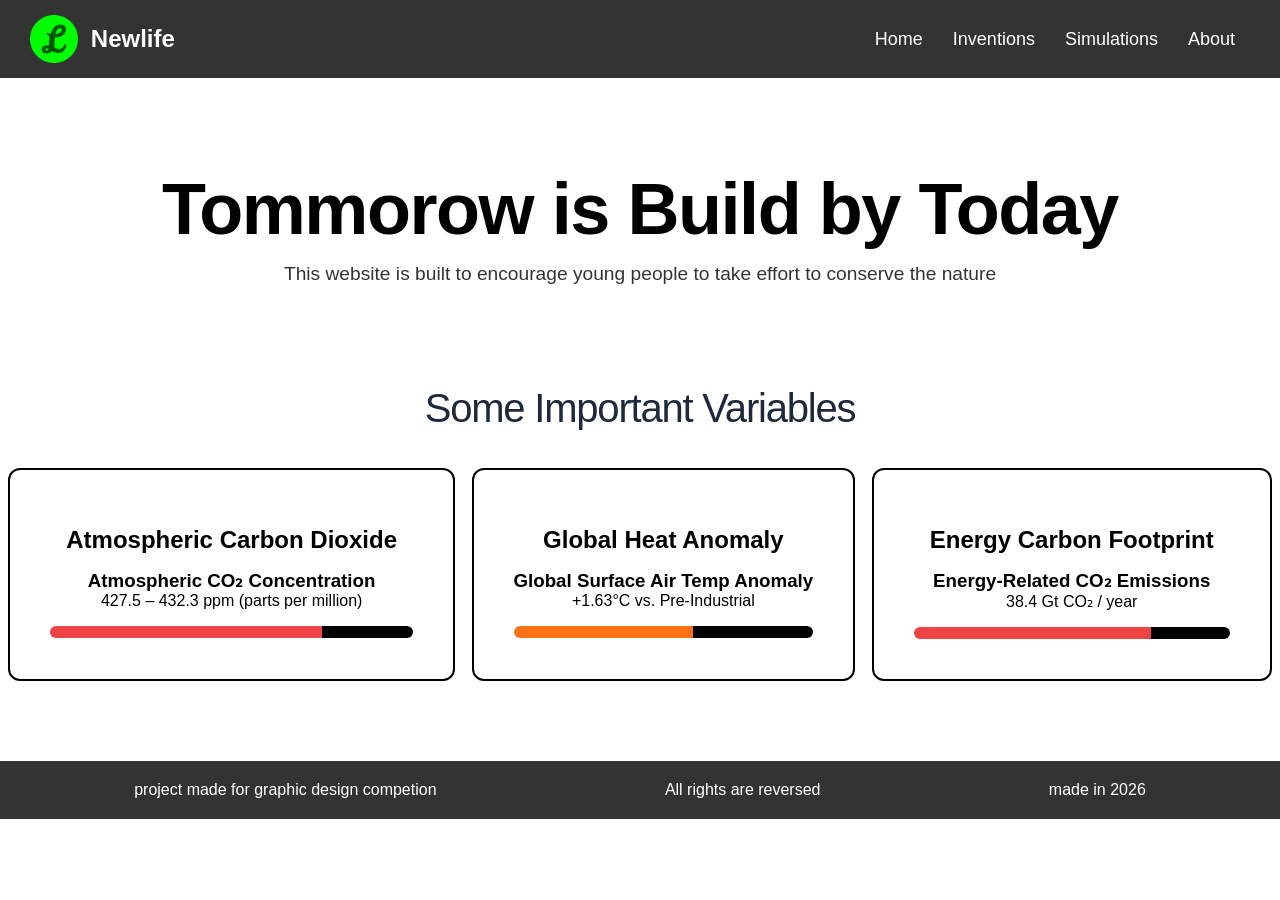
==== index.html @ b5f971e3 "Add files via upload" ====
<!DOCTYPE html>
<html lang="en">

<head>
    <meta charset="UTF-8">
    <meta name="viewport" content="width=device-width, initial-scale=1.0">
    <link rel="shortcut icon" href="favicon.ico" type="image/x-icon">
    <title>Newlife</title>
    <link rel="stylesheet" href="style.css">

</head>

<body>
    <header>
        <nav class="navbar">
            <div class="logo">
                <img src="favicon.ico" alt="logo">
                <a href="#">Newlife</a>
            </div>

            <ul class="nav-links">
                <li><a href="#">Home</a></li>
                <li><a href="inventions.html">Inventions</a></li>
                <li><a href="#">Simulations</a></li>
                <li><a href="About.html">About</a></li>
            </ul>
        </nav>
    </header>
    <main>
        <section class="introduction">
            <h1>Tommorow is Build by Today</h1>
            <p>This website is built to encourage young people to take effort to conserve the nature</p>
            <h2>Some Important Variables</h2>
        </section>
        <section class="monitors">
            <div class="display">
                <h2>Atmospheric Carbon Dioxide</h2>
                <h3>Atmospheric CO₂ Concentration</h3>
                <p>427.5 – 432.3 ppm (parts per million) </p>
                <div class="co2-severity-bar"></div>
            </div>
            <div class="display">
                <h2>Global Heat Anomaly</h2>
                <h3>Global Surface Air Temp Anomaly</h3>
                <p>+1.63°C vs. Pre-Industrial</p>
                <div class="heat-severity-bar"></div>
            </div>
            <div class="display">
                <h2>Energy Carbon Footprint</h2>
                <h3>Energy-Related CO₂ Emissions</h3>
                <p>38.4 Gt CO₂ / year</p>
                <div class="energy-severity-bar"></div>
            </div>
        </section>
    </main>
    <footer>
        <div class="footer">
            <p>project made for graphic design competion</p>
            <p>All rights are reversed</p>
            <p>made in 2026</p>
        </div>
    </footer>
</body>

</html>
---- style.css ----
/* Reset basic margins and paddings */
* {
    margin: 0;
    padding: 0;
    box-sizing: border-box;
    font-family: 'Arial', sans-serif;
}

header{
    position: sticky;
    top: 0;
}

/* Style the navigation container */
.navbar {
    display: flex;
    justify-content: space-between;
    align-items: center;
    background-color: #333; /* Dark background */
    padding: 15px 30px;
    position: sticky;
    top: 0;
    z-index: 1000;
}

/* Style the website logo */
.logo a {
    color: #ffffff;
    font-size: 24px;
    font-weight: bold;
    text-decoration: none;
}

/* Style the unordered list container */
.nav-links {
    display: flex;
    list-style: none; /* Remove bullet points */
}

/* Add spacing between the list items */
.nav-links li {
    padding: 0 15px;
}

/* Style individual navigation links */
.nav-links a {
    color: #ffffff;
    text-decoration: none; /* Remove underline */
    font-size: 18px;
    font-weight: 500;
    transition: color 0.3s ease; /* Smooth transition for hover effect */
}

/* Change link color when hovering over it */
.nav-links a:hover{
    color: #04AA6D; /* Clean green shade */
}

.logo{
    display: flex;
    justify-content: center;
    align-items: center;
}

.logo img{
    margin-right: 1vw;
}

/*body{
    background-color: grey;
}*/
.introduction{
  display: flex;
  flex-direction: column;   
  align-items: center;  
} 

.introduction h1{
    margin: 10vh 10vh 1vh 10vh;
    font-family: 'Inter', sans-serif;
    font-size: 4.5rem;
    font-weight: 700;
    letter-spacing: -0.02em; 
    text-wrap: balance; 
}

.introduction p{
  font-family: 'Roboto', sans-serif;
  font-size: 1.2rem;
  line-height: 1.6; /* Adds breathing room for paragraph text */
  color: #333333;
  margin-bottom: 10vh;
}


body {
  margin: 0;
  display: flex;
  flex-direction: column;
  min-height: 100vh;
}


.content {
  flex: 1 0 auto; 
}

footer {
  flex-shrink: 0; 
  background-color: #333;
  color: white;
  padding: 20px;
}


.footer{
    display: flex;
    justify-content: space-around;
    
}

.monitors{
    display: flex;
    justify-content: space-around;
    flex-wrap: wrap;
}

.monitors h2{
    margin: 1rem;
}

.display{
    display: flex;
    flex-direction: column;
    justify-content: center;
    align-items: center;
    border: 2px solid black;
    /*margin: 2rem;*/
    padding: 2.5rem;
    margin-bottom: 5rem;
    border-radius: 12px;
}

.co2-severity-bar {
  width: 100%;                  
  height: 12px;              
  border-radius: 6px;        
  
  background: linear-gradient(
    to right, 
    #ef4444 0%, 
    #ef4444 75%, 
    #000000 75%, 
    #000000 100%
  );
  
  margin-top: 1rem;            
}


.heat-severity-bar {
  width: 100%;
  height: 12px;
  border-radius: 6px;
  
  background: linear-gradient(
    to right, 
    #f97316 0%, 
    #f97316 60%, 
    #000000 60%, 
    #000000 100%
  );
  margin-top: 1rem;
}



.energy-severity-bar {
  width: 100%;                  
  height: 12px;                 
  border-radius: 6px;           
  
  
  background: linear-gradient(
    to right, 
    #ef4444 0%, 
    #ef4444 75%, 
    #000000 75%, 
    #000000 100%
  );
  
  margin-top: 1rem;            
}

.introduction h2{
  font-family: 'Inter', -apple-system, BlinkMacSystemFont, sans-serif;
  font-size: 2.5rem;          
  font-weight: 300;       
  line-height: 1.4;        
  letter-spacing: -0.03em;  
  color: #1e293b;         
  max-width: 800px;        
  margin-bottom: 2rem;
}

.invention{
  display: flex;
  flex-direction: column;   
  align-items: center;
  justify-content: center;
}

.invention h1{
    margin: 10vh 10vh 1vh 10vh;
    font-family: 'Inter', sans-serif;
    font-size: 4.5rem;
    font-weight: 700;
    letter-spacing: -0.02em; 
    text-wrap: balance; 
}

.invention p{
  font-family: 'Roboto', sans-serif;
  font-size: 1.2rem;
  line-height: 1.6; /* Adds breathing room for paragraph text */
  color: #333333;
  margin-bottom: 10vh;
  text-align: center;
  width:50rem;
}

.projects{
    display: flex;
    justify-content: space-around;
    flex-wrap: wrap;
}


.project {
    display: flex;
    flex-direction: column; 
    align-items: flex-start;
    margin:  3rem 3rem 1rem 3rem; 
    border-radius: 12px;
    border: 2px solid black;   
    padding: 1rem; 
}


.project h2 {
    margin: 0 0 1.5rem 0;   
    font-size: 1.75rem;
}


.content-row {
    display: flex;
    flex-direction: row;     
    align-items: center;    
    gap: 2rem;               
}


.content-row img {
    max-width: 350px;        
    height: auto;
    border-radius: 8px;     
}

.info p {
    margin: 0;
    line-height: 1.6;
    font-size: 1.5rem;
}

.thankyou{
    display: flex;
    justify-content: space-around;

}

.part{
    height: 10rem;
    width: 20rem;
    margin: 3rem;
    padding: 2rem;
    border: 2px solid black;
}

.goal{
    height: 40vh;
}

.part h2{
    font-size: large;
    margin-bottom: 1rem;
}

.thankyou{
    display: flex;
    flex-wrap: wrap;
    /*flex-direction: column ;
    align-items: center;*/
}

.thanks{
    display: flex;
    flex-direction: column ;
    align-items: center;
}

.thanks h2{
    margin: 2rem 5rem 4rem 2rem;
    font-size: 56px;
}

.project{
    font-size: large;
}
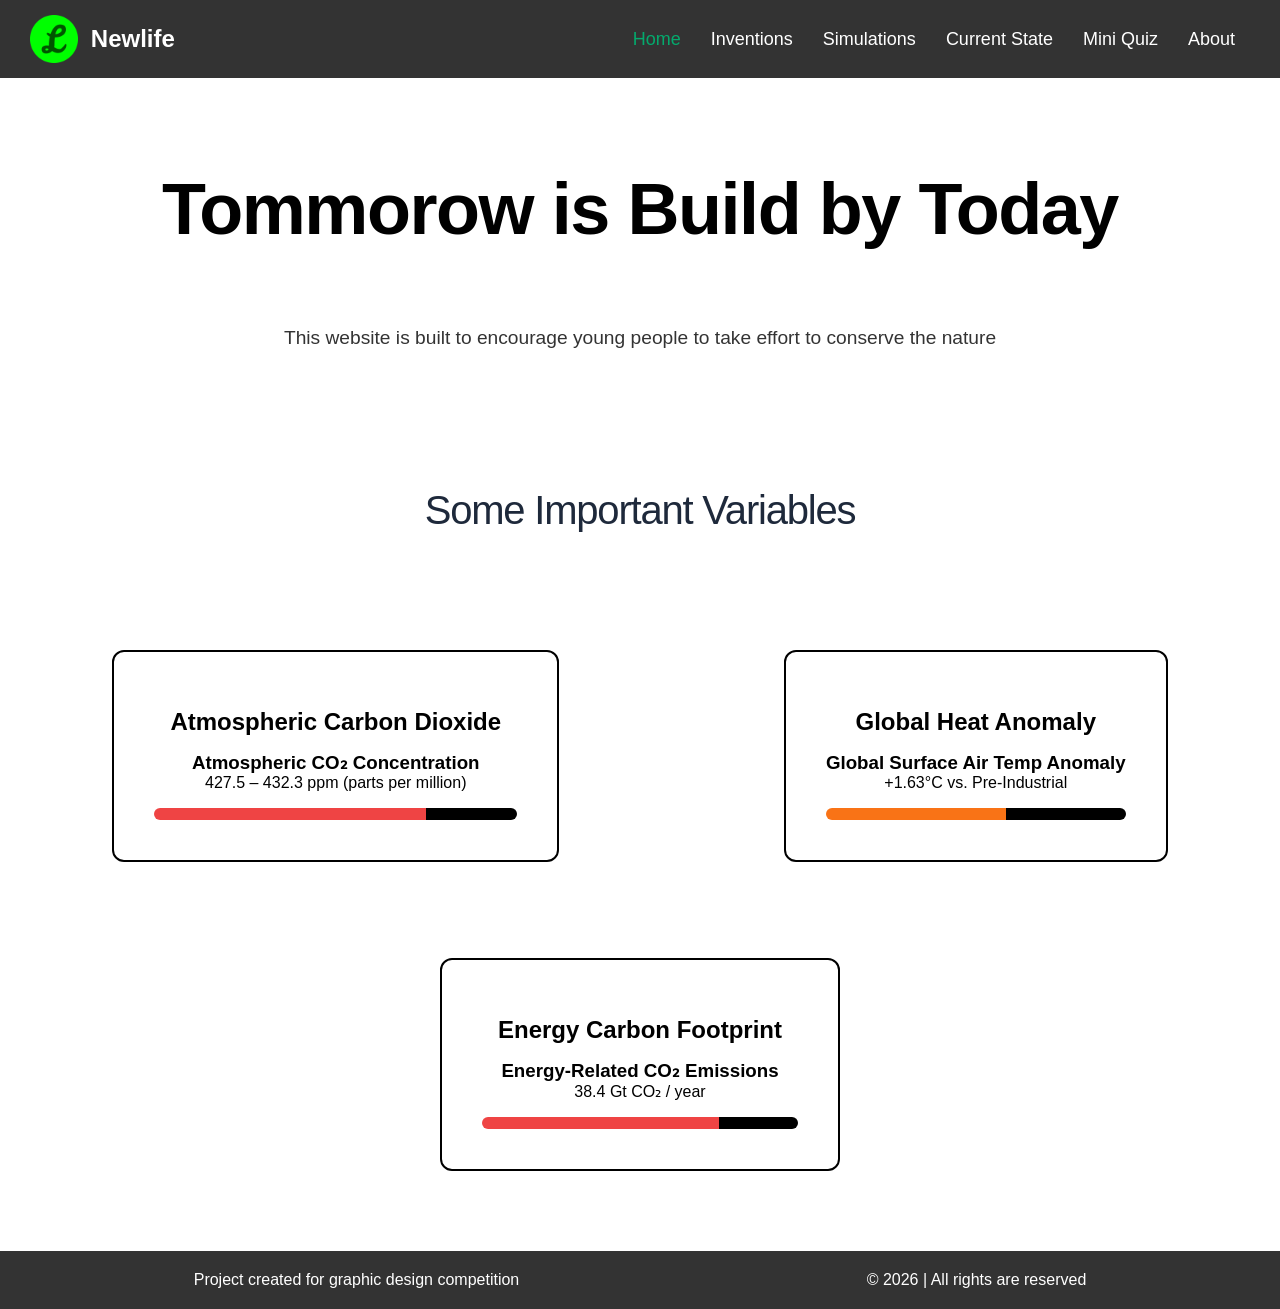
==== commit 0414bcc6: "Add files via upload" ====
--- a/index.html
+++ b/index.html
@@ -19,9 +19,11 @@
             </div>
 
             <ul class="nav-links">
-                <li><a href="#">Home</a></li>
+                <li><a href="#" class="active">Home</a></li>
                 <li><a href="inventions.html">Inventions</a></li>
-                <li><a href="#">Simulations</a></li>
+                <li><a href="simulations.html">Simulations</a></li>
+                <li><a href="current.html">Current State</a></li>
+                <li><a href="miniquiz.html">Mini Quiz</a></li>
                 <li><a href="About.html">About</a></li>
             </ul>
         </nav>
@@ -29,8 +31,8 @@
     <main>
         <section class="introduction">
             <h1>Tommorow is Build by Today</h1>
-            <p>This website is built to encourage young people to take effort to conserve the nature</p>
-            <h2>Some Important Variables</h2>
+            <p style="padding: 5%;  margin: 0;">This website is built to encourage young people to take effort to conserve the nature</p>
+            <h2  style="padding: 5%;">Some Important Variables</h2>
         </section>
         <section class="monitors">
             <div class="display">
@@ -55,9 +57,8 @@
     </main>
     <footer>
         <div class="footer">
-            <p>project made for graphic design competion</p>
-            <p>All rights are reversed</p>
-            <p>made in 2026</p>
+            <p>Project created for graphic design competition</p>
+            <p>© 2026 | All rights are reserved</p>
         </div>
     </footer>
 </body>
--- a/style.css
+++ b/style.css
@@ -9,6 +9,7 @@
 header{
     position: sticky;
     top: 0;
+    z-index: 1000;
 }
 
 /* Style the navigation container */
@@ -31,6 +32,10 @@
     text-decoration: none;
 }
 
+main{
+  flex: 1;
+}
+
 /* Style the unordered list container */
 .nav-links {
     display: flex;
@@ -55,6 +60,9 @@
 .nav-links a:hover{
     color: #04AA6D; /* Clean green shade */
 }
+.nav-links .active{
+    color: #04AA6D; /* Clean green shade */
+}
 
 .logo{
     display: flex;
@@ -82,6 +90,7 @@
     font-weight: 700;
     letter-spacing: -0.02em; 
     text-wrap: balance; 
+    text-align: center;
 }
 
 .introduction p{
@@ -137,8 +146,15 @@
     border: 2px solid black;
     /*margin: 2rem;*/
     padding: 2.5rem;
+    margin: 1rem;
     margin-bottom: 5rem;
     border-radius: 12px;
+    transition: all 300ms cubic-bezier(0.4, 0, 0.2, 1);
+}
+
+.display:hover , .project:hover , .resource-card:hover , .question-card:hover{
+    border-color: #495050;
+    box-shadow: 0 0 15px rgba(58, 61, 61, 0.3);
 }
 
 .co2-severity-bar {
@@ -217,6 +233,7 @@
     font-weight: 700;
     letter-spacing: -0.02em; 
     text-wrap: balance; 
+    text-align: center;
 }
 
 .invention p{
@@ -244,8 +261,8 @@
     border-radius: 12px;
     border: 2px solid black;   
     padding: 1rem; 
-}
-
+    transition: all 300ms cubic-bezier(0.4, 0, 0.2, 1);
+}
 
 .project h2 {
     margin: 0 0 1.5rem 0;   
@@ -280,7 +297,6 @@
 }
 
 .part{
-    height: 10rem;
     width: 20rem;
     margin: 3rem;
     padding: 2rem;
@@ -307,13 +323,534 @@
     display: flex;
     flex-direction: column ;
     align-items: center;
+    justify-content: center;
 }
 
 .thanks h2{
     margin: 2rem 5rem 4rem 2rem;
-    font-size: 56px;
+    font-size: 4.5vw;
 }
 
 .project{
     font-size: large;
-}+}
+
+
+
+
+
+/*my styles-- irwin    */
+.smooth {
+  transition: all 300ms cubic-bezier(0.4, 0, 0.2, 1);
+}
+
+.green{
+  color:green;
+  font-size: 0.75rem; 
+  line-height: 1.625; 
+  margin: 0;
+}
+.orange{
+  color:orange;
+  font-size: 0.75rem; 
+  line-height: 1.625; 
+  margin: 0;
+}
+.red{
+  color:red;
+  font-size: 0.75rem; 
+  line-height: 1.625; 
+  margin: 0;
+}
+/* --- Layout Defaults & Helpers --- */
+.container  {
+    border: 2px solid rgba(41, 44, 45, 0.716);
+}
+.container:hover {
+    border-color: #495050;
+    box-shadow: 0 0 15px rgba(58, 61, 61, 0.3);
+}
+.font-mono {
+  font-family: ui-monospace, SFMono-Regular, Menlo, Monaco, Consolas, monospace;
+}
+
+/* --- Section Structure --- */
+.dashboard-section {
+  display: flex;
+  flex-direction: column;
+  gap: 2rem; /* space-y-8 */
+}
+
+/* --- Header Section --- */
+.dashboard-header {
+  text-align: center;
+  max-w: 48rem; /* max-w-3xl */
+  margin-left: auto;
+  margin-right: auto;
+  display: flex;
+  flex-direction: column;
+  gap: 0.5rem; /* space-y-2 */
+}
+
+.badge-title {
+  font-size: 2rem; 
+  text-transform: uppercase;
+  letter-spacing: 0.1em; /* tracking-widest */
+  color: #10b981;
+  font-weight: 600;
+  margin-bottom: 0.5rem;
+}
+
+.simulator-title {
+  font-size: 1.875rem; /* text-3xl */
+  font-weight: 700;
+  color: #000000;
+}
+
+.simulation-desc {
+  width: 100%;
+  box-sizing: border-box;
+}
+
+
+.simulator-grid {
+  display: flex;
+  flex-direction: column;
+  gap: 2rem;
+}
+
+
+@media (min-width: 750px) {
+  .simulator-grid {
+    flex-direction: row;     
+    align-items: flex-start; 
+  }
+
+  
+  .left-panel {
+    margin-left: 2vw;
+    flex-grow: 0;
+    flex-shrink: 0;
+    flex-basis: calc((5 / 12 * 100%) - 1rem); 
+  }
+
+  
+  .right-panel {
+    margin-right: 2vw;
+    flex-grow: 0;
+    flex-basis: calc((7 / 12 * 100%) - 1rem); 
+  }
+}
+
+/* --- Shared Panel Styling --- */
+.glass-panel {
+  padding: 1.5rem; /* p-6 */
+  border-radius: 1.5rem; /* rounded-3xl */
+  display: flex;
+  flex-direction: column;
+  gap: 1.5rem; /* space-y-6 */
+}
+
+/* --- Left Column Elements --- */
+.panel-header {
+  display: flex;
+  justify-content: space-between;
+  align-items: center;
+}
+
+.panel-title {
+  font-size: 1.25rem; /* text-lg */
+  font-weight: 700;
+  color: #000000;
+  margin: 0;
+}
+
+.metric-display {
+  font-size: 1.5rem; /* text-2xl */
+  font-weight: 900; /* font-black */
+  margin-left: 1rem;
+}
+
+/* Range Input Formatting */
+.slider-container {
+  display: flex;
+  flex-direction: column;
+}
+
+.range-slider {
+  width: 100%;
+  height: 0.75rem; /* h-3 */
+  background-color: #1f2937;
+  border-radius: 0.5rem;
+  appearance: none;
+  cursor: pointer;
+  accent-color: #f97316;
+}
+
+.slider-labels {
+  display: flex;
+  justify-content: space-between;
+  font-size: 0.75rem; 
+  color: #6b7280;
+  margin-top: 0.5rem; /* mt-2 */
+}
+
+/* Assessment Card */
+.status-card {
+  padding: 1rem; /* p-4 */
+  border-radius: 0.75rem; /* rounded-xl */
+  background-color: rgba(17, 24, 39, 0.8); /* bg-gray-900/80 */
+  border: 1px solid #1f2937;
+  display: flex;
+  flex-direction: column;
+  gap: 0.5rem; /* space-y-2 */
+}
+
+.status-header {
+  display: flex;
+  align-items: center;
+  font-size: 0.75rem; 
+  font-weight: 600;
+  color: #d1d5db;
+}
+
+.status-desc {
+  font-size: 0.75rem; 
+  color: #9ca3af;
+  line-height: 1.625; 
+  margin: 0;
+}
+
+/* Data View Toggles */
+.toggle-section {
+  display: flex;
+  flex-direction: column;
+  gap: 0.5rem; /* space-y-2 */
+  padding-top: 0.5rem; /* pt-2 */
+}
+
+.toggle-label {
+  font-size: 0.80rem; 
+  text-transform: uppercase;
+  letter-spacing: 0.05em; /* tracking-wider */
+  color: #686d75;
+  font-weight: 600;
+  display: block;
+}
+
+.toggle-grid {
+  display: grid;
+  grid-template-cols: repeat(3, minmax(0, 1fr)); /* grid-cols-3 */
+  gap: 0.5rem; /* gap-2 */
+}
+
+.view-toggle-btn {
+  padding-top: 0.5rem;
+  padding-bottom: 0.5rem;
+  padding-left: 0.75rem;
+  padding-right: 0.75rem; /* py-2 px-3 */
+  border-radius: 0.5rem; /* rounded-lg */
+  font-size: 0.75rem; 
+  font-weight: 500; /* font-medium */
+  border: none;
+  cursor: pointer;
+  transition: background-color 0.2s, color 0.2s;
+}
+
+.btn-active {
+  background-color: #06b6d4;
+  color: #000000;
+  font-weight: 600;
+}
+
+.btn-inactive {
+  background-color: #1f2937;
+  color: #9ca3af;
+}
+
+.btn-inactive:hover {
+  color: #ffffff;
+}
+
+/* --- Right Column Elements --- */
+.display-title {
+  font-size: 1.25rem; /* text-xl */
+  font-weight: 700;
+  color: #000000;
+  border-bottom: 1px solid #1f2937;
+  padding-bottom: 0.75rem; /* pb-3 */
+  margin: 0;
+}
+
+.metrics-container {
+  display: flex;
+  flex-direction: column;
+  gap: 1rem; /* space-y-4 */
+}
+
+.metric-info {
+  display: flex;
+  justify-content: space-between;
+  font-size: 0.75rem; 
+  font-weight: 500; /* font-medium */
+  margin-bottom: 0.25rem; /* mb-1 */
+}
+
+.metric-label {
+  color: #7c7e81;
+}
+
+.metric-val {
+  font-weight: 700;
+}
+
+/* Progress Bars */
+.progress-track {
+  width: 100%;
+  height: 0.75rem; /* h-3 */
+  background-color: #1f2937;
+  border-radius: 9999px; /* rounded-full */
+  overflow: hidden;
+}
+
+.progress-bar {
+  height: 100%; /* h-full */
+  transition: all 0.3rem ease; /* transition-all duration-300 */
+}
+
+/* Insight Card Output */
+.insight-card {
+  padding: 1rem; /* p-4 */
+  border-radius: 0.75rem; /* rounded-xl */
+  background-color: #111827;
+  border: 1px solid #1f2937;
+  font-size: 0.875rem; /* text-sm */
+  color: #d1d5db;
+  line-height: 1.625; 
+}
+
+/* --- Utility Contextual Color Clashes --- */
+.text-cyan { color: #06b6d4; }
+.text-orange { color: #f97316; }
+.text-green { color: #10b981; }
+
+.bg-cyan { background-color: #06b6d4; }
+.bg-orange { background-color: #f97316; }
+.bg-green { background-color: #10b981; }
+
+.icon-cyan { color: #06b6d4; margin-right: 0.5rem; }
+.icon-orange { color: #f97316; margin-right: 0.5rem; }
+
+.introcurrent{ 
+  display: flex; 
+  flex-direction: column; 
+  align-items: center; 
+  justify-content: center;}
+
+.introcurrent h1{ 
+  margin: 10vh 10vh 1vh 10vh; 
+  font-family: 'Inter', sans-serif; font-size: 4.5rem; font-weight: 700; letter-spacing: -0.02em;
+  text-wrap: balance; 
+  text-align: center;}
+
+.introcurrent p{ font-family: 'Roboto', sans-serif;
+font-size: 1.2rem;
+line-height: 1.6; 
+color: #333333; 
+margin-bottom: 10vh; 
+text-align: center; 
+width:50rem;}
+
+
+.current-resources {
+  display: grid;
+  grid-template-columns: repeat(auto-fit, minmax(300px, 1fr));
+  gap: 2rem;
+  max-width: 1200px;
+  margin: 0 auto;
+  padding: 0 2rem;
+}
+
+.resource-card {
+  display: flex;
+  flex-direction: column;
+  align-items: flex-start;
+  border-radius: 12px;
+  border: 2px solid #000000;
+  padding: 1.5rem;
+  background-color: #ffffff; 
+  box-shadow: 0 4px 6px -1px rgba(0, 0, 0, 0.05), 0 2px 4px -1px rgba(0, 0, 0, 0.06); 
+  transition: all 300ms cubic-bezier(0.4, 0, 0.2, 1);
+  margin-bottom: 5vh;
+}
+
+/*.resource-card:hover {
+  transform: translateY(-4px);
+  box-shadow: 0 10px 15px -3px rgba(0, 0, 0, 0.1);
+  border-color: #cbd5e1;
+}*/
+
+/* Interactive quiz */
+
+.introquiz {
+  display: flex;
+  flex-direction: column;
+  align-items: center;
+  justify-content: center;
+}
+
+.introquiz h1 {
+  margin: 10vh 10vh 1vh 10vh;
+  font-family: 'Inter', sans-serif;
+  font-size: 4.5rem;
+  font-weight: 700;
+  letter-spacing: -0.02em;
+  text-wrap: balance;
+  text-align: center;
+}
+
+.introquiz p {
+  font-family: 'Roboto', sans-serif;
+  font-size: 1.2rem;
+  line-height: 1.6;
+  color: #333333;
+  margin-bottom: 10vh;
+  text-align: center;
+  width: 50rem;
+  max-width: 90%; 
+}
+
+
+.quizquestions {
+  display: grid;
+  grid-template-columns: repeat(auto-fit, minmax(350px, 1fr));
+  gap: 2.5rem;
+  max-width: 1300px;
+  margin: 0 auto 8vh auto;
+  padding: 0 2rem;
+}
+
+
+.question-card {
+  display: flex;
+  flex-direction: column;
+  align-items: flex-start;
+  border-radius: 12px;
+  border: 2px solid black;
+  padding: 2rem;
+  background-color: #ffffff;
+  transition: all 300ms cubic-bezier(0.4, 0, 0.2, 1);
+}
+
+
+.question-card h2 {
+  margin: 0 0 1.5rem 0;
+  font-size: 1.75rem;
+  font-family: 'Inter', sans-serif;
+}
+
+.question-card p {
+  font-family: 'Roboto', sans-serif;
+  font-size: 1.1rem;
+  line-height: 1.5;
+  color: #111111;
+  margin-bottom: 1rem;
+}
+
+.question-card ul {
+  width: 100%;
+}
+
+.question-card li {
+  padding: 0.75rem;
+  border-radius: 8px;
+  border: 1px solid transparent;
+  transition: all 0.2s ease;
+  display: flex;
+  align-items: flex-start;
+  gap: 0.75rem;
+}
+
+.question-card li:hover {
+  background-color: #f8fafc;
+}
+
+.question-card label {
+  cursor: pointer;
+  font-family: 'Roboto', sans-serif;
+  font-size: 1rem;
+  line-height: 1.4;
+  color: #333333;
+  width: 100%;
+}
+
+.question-card input[type="radio"] {
+  margin-top: 0.25rem;
+  cursor: pointer;
+  transform: scale(1.1);
+}
+
+.question-card li:has(input[data-correct="false"]:checked) {
+  background-color: #fee2e2; /* Light red */
+  border-color: #fca5a5;
+}
+
+.question-card li:has(input[data-correct="true"]:checked) {
+  background-color: #dcfce7; 
+  border-color: #86efac;
+}
+
+.question-card input[data-correct="false"]:checked + label::after {
+  content: " ❌ Incorrect";
+  font-weight: 700;
+  color: #b91c1c;
+  margin-left: 0.5rem;
+  font-size: 0.9rem;
+}
+
+.question-card input[data-correct="true"]:checked + label::after {
+  content: "  Correct!";
+  font-weight: 700;
+  color: #15803d;
+  margin-left: 0.5rem;
+  font-size: 0.9rem;
+}
+
+@media (max-width: 900px) {
+    .navbar {
+        /* Increase horizontal padding to 30px so the logo isn't cut off */
+        padding: 15px 30px; 
+        /* Ensures the logo pushes to the far left and links to the far right */
+        justify-content: space-between; 
+    }
+
+    .logo {
+        display: flex;
+        align-items: center;
+        gap: 8px; /* Adds clean spacing between your green icon and the text "Newlife" */
+    }
+
+    .logo a {
+        font-size: 20px;
+    }
+
+    /* Target the green icon to keep it scaled down and fully visible */
+    .logo img, .logo svg, .logo .icon-class { 
+        height: 28px;
+        width: auto;
+    }
+
+    .nav-links {
+        gap: 5px; /* Uses modern CSS gap instead of heavy padding */
+    }
+
+    .nav-links li {
+        padding: 0 5px; /* Keeps items compact but distinct */
+    }
+
+    .nav-links a {
+        font-size: 14px; /* Crisp, clean, legible size for small screens */
+    }
+}
+
+
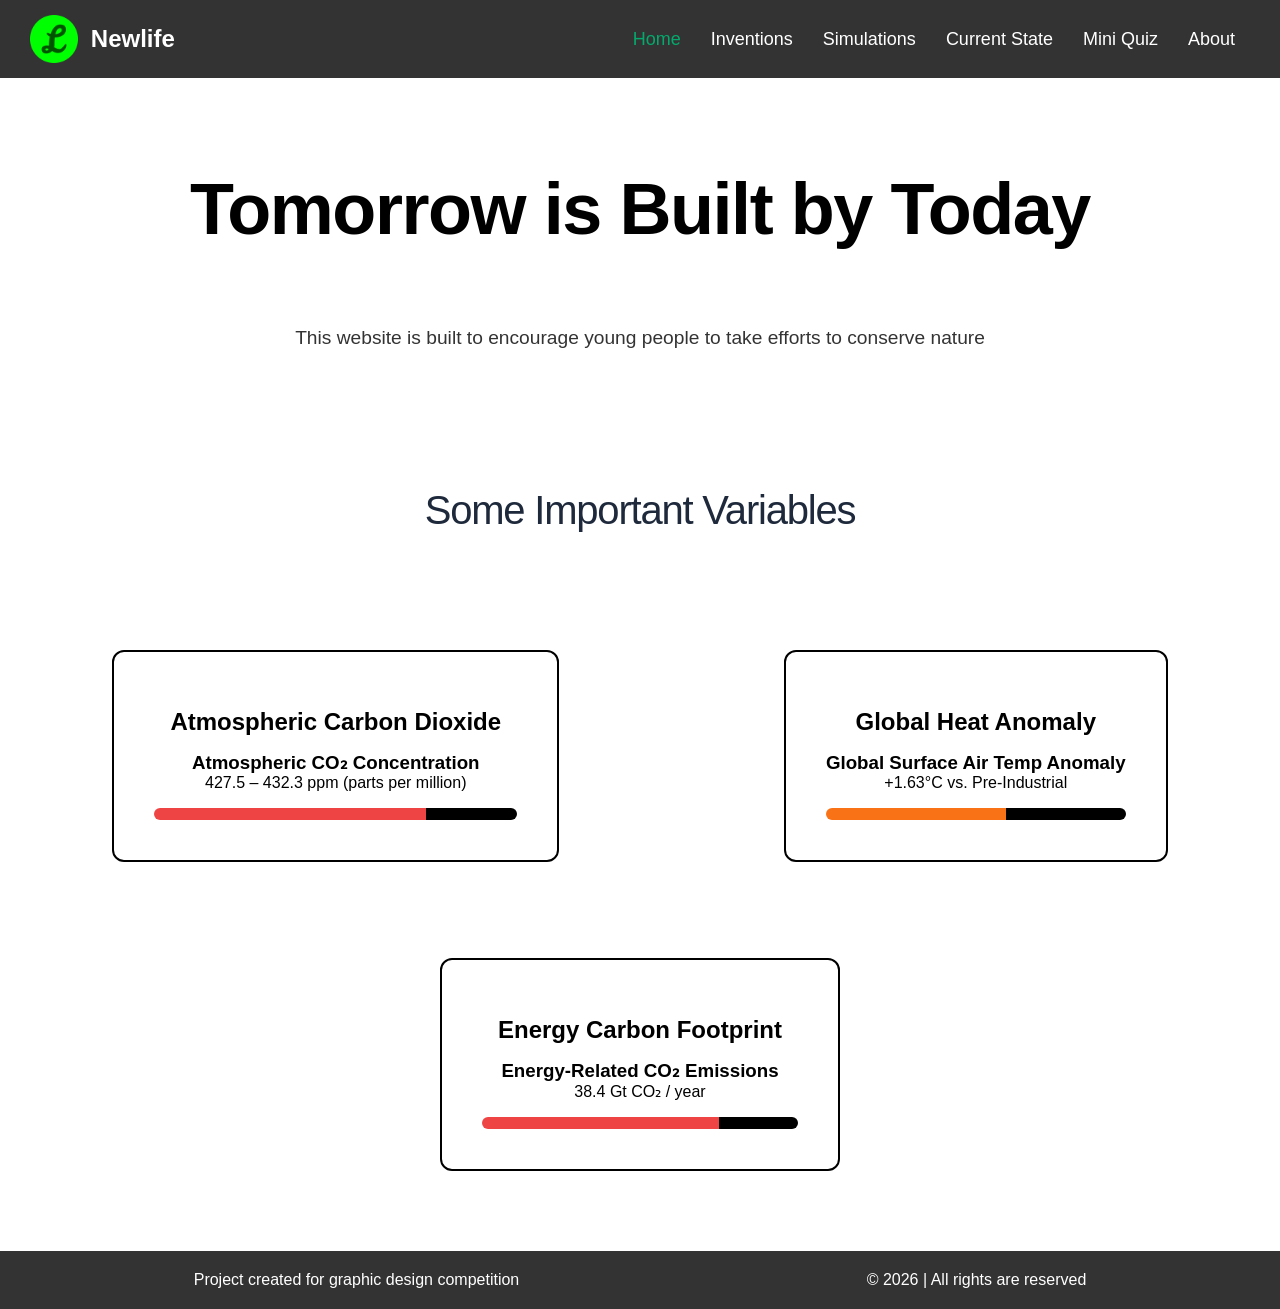
==== commit c301e5d2: "Add files via upload" ====
--- a/index.html
+++ b/index.html
@@ -30,8 +30,8 @@
     </header>
     <main>
         <section class="introduction">
-            <h1>Tommorow is Build by Today</h1>
-            <p style="padding: 5%;  margin: 0;">This website is built to encourage young people to take effort to conserve the nature</p>
+            <h1>Tomorrow is Built by Today</h1>
+            <p style="padding: 5%;  margin: 0;">This website is built to encourage young people to take efforts to conserve nature</p>
             <h2  style="padding: 5%;">Some Important Variables</h2>
         </section>
         <section class="monitors">
--- a/style.css
+++ b/style.css
@@ -1,104 +1,114 @@
 /* Reset basic margins and paddings */
 * {
-    margin: 0;
-    padding: 0;
-    box-sizing: border-box;
-    font-family: 'Arial', sans-serif;
-}
-
-header{
-    position: sticky;
-    top: 0;
-    z-index: 1000;
+  margin: 0;
+  padding: 0;
+  box-sizing: border-box;
+  font-family: 'Arial', sans-serif;
+}
+
+header {
+  position: sticky;
+  top: 0;
+  z-index: 1000;
 }
 
 /* Style the navigation container */
 .navbar {
-    display: flex;
-    justify-content: space-between;
-    align-items: center;
-    background-color: #333; /* Dark background */
-    padding: 15px 30px;
-    position: sticky;
-    top: 0;
-    z-index: 1000;
+  display: flex;
+  justify-content: space-between;
+  align-items: center;
+  background-color: #333;
+  /* Dark background */
+  padding: 15px 30px;
+  position: sticky;
+  top: 0;
+  z-index: 1000;
 }
 
 /* Style the website logo */
 .logo a {
-    color: #ffffff;
-    font-size: 24px;
-    font-weight: bold;
-    text-decoration: none;
-}
-
-main{
+  color: #ffffff;
+  font-size: 24px;
+  font-weight: bold;
+  text-decoration: none;
+}
+
+main {
   flex: 1;
 }
 
 /* Style the unordered list container */
 .nav-links {
-    display: flex;
-    list-style: none; /* Remove bullet points */
+  display: flex;
+  list-style: none;
+  /* Remove bullet points */
 }
 
 /* Add spacing between the list items */
 .nav-links li {
-    padding: 0 15px;
+  padding: 0 15px;
 }
 
 /* Style individual navigation links */
 .nav-links a {
-    color: #ffffff;
-    text-decoration: none; /* Remove underline */
-    font-size: 18px;
-    font-weight: 500;
-    transition: color 0.3s ease; /* Smooth transition for hover effect */
+  color: #ffffff;
+  text-decoration: none;
+  /* Remove underline */
+  font-size: 18px;
+  font-weight: 500;
+  transition: color 0.3s ease;
+  /* Smooth transition for hover effect */
 }
 
 /* Change link color when hovering over it */
-.nav-links a:hover{
-    color: #04AA6D; /* Clean green shade */
-}
-.nav-links .active{
-    color: #04AA6D; /* Clean green shade */
-}
-
-.logo{
-    display: flex;
-    justify-content: center;
-    align-items: center;
-}
-
-.logo img{
-    margin-right: 1vw;
+.nav-links a:hover {
+  color: #04AA6D;
+  /* Clean green shade */
+}
+
+.nav-links .active {
+  color: #04AA6D;
+  /* Clean green shade */
+}
+
+.logo {
+  display: flex;
+  justify-content: center;
+  align-items: center;
+}
+
+.logo img {
+  margin-right: 1vw;
 }
 
 /*body{
     background-color: grey;
 }*/
-.introduction{
-  display: flex;
-  flex-direction: column;   
-  align-items: center;  
-} 
-
-.introduction h1{
-    margin: 10vh 10vh 1vh 10vh;
-    font-family: 'Inter', sans-serif;
-    font-size: 4.5rem;
-    font-weight: 700;
-    letter-spacing: -0.02em; 
-    text-wrap: balance; 
-    text-align: center;
-}
-
-.introduction p{
+.introduction {
+  display: flex;
+  flex-direction: column;
+  align-items: center;
+}
+
+.introduction h1 {
+  margin: 10vh 10vh 1vh 10vh;
+  font-family: 'Inter', sans-serif;
+  font-size: 4.5rem;
+  font-weight: 700;
+  letter-spacing: -0.02em;
+  text-wrap: balance;
+  text-align: center;
+}
+
+.introduction p {
   font-family: 'Roboto', sans-serif;
   font-size: 1.2rem;
-  line-height: 1.6; /* Adds breathing room for paragraph text */
+  line-height: 1.6;
+  /* Adds breathing room for paragraph text */
   color: #333333;
   margin-bottom: 10vh;
+  text-wrap: center;
+  text-align: center;
 }
 
 
@@ -111,66 +121,67 @@
 
 
 .content {
-  flex: 1 0 auto; 
+  flex: 1 0 auto;
 }
 
 footer {
-  flex-shrink: 0; 
+  flex-shrink: 0;
   background-color: #333;
   color: white;
   padding: 20px;
 }
 
 
-.footer{
-    display: flex;
-    justify-content: space-around;
-    
-}
-
-.monitors{
-    display: flex;
-    justify-content: space-around;
-    flex-wrap: wrap;
-}
-
-.monitors h2{
-    margin: 1rem;
-}
-
-.display{
-    display: flex;
-    flex-direction: column;
-    justify-content: center;
-    align-items: center;
-    border: 2px solid black;
-    /*margin: 2rem;*/
-    padding: 2.5rem;
-    margin: 1rem;
-    margin-bottom: 5rem;
-    border-radius: 12px;
-    transition: all 300ms cubic-bezier(0.4, 0, 0.2, 1);
-}
-
-.display:hover , .project:hover , .resource-card:hover , .question-card:hover{
-    border-color: #495050;
-    box-shadow: 0 0 15px rgba(58, 61, 61, 0.3);
+.footer {
+  display: flex;
+  justify-content: space-around;
+
+}
+
+.monitors {
+  display: flex;
+  justify-content: space-around;
+  flex-wrap: wrap;
+}
+
+.monitors h2 {
+  margin: 1rem;
+}
+
+.display {
+  display: flex;
+  flex-direction: column;
+  justify-content: center;
+  align-items: center;
+  border: 2px solid black;
+  /*margin: 2rem;*/
+  padding: 2.5rem;
+  margin: 1rem;
+  margin-bottom: 5rem;
+  border-radius: 12px;
+  transition: all 300ms cubic-bezier(0.4, 0, 0.2, 1);
+}
+
+.display:hover,
+.project:hover,
+.resource-card:hover,
+.question-card:hover {
+  border-color: #495050;
+  box-shadow: 0 0 15px rgba(58, 61, 61, 0.3);
 }
 
 .co2-severity-bar {
-  width: 100%;                  
-  height: 12px;              
-  border-radius: 6px;        
-  
-  background: linear-gradient(
-    to right, 
-    #ef4444 0%, 
-    #ef4444 75%, 
-    #000000 75%, 
-    #000000 100%
-  );
-  
-  margin-top: 1rem;            
+  width: 100%;
+  height: 12px;
+  border-radius: 6px;
+
+  background: linear-gradient(to right,
+      #ef4444 0%,
+      #ef4444 75%,
+      #000000 75%,
+      #000000 100%);
+
+  margin-top: 1rem;
 }
 
 
@@ -178,161 +189,158 @@
   width: 100%;
   height: 12px;
   border-radius: 6px;
-  
-  background: linear-gradient(
-    to right, 
-    #f97316 0%, 
-    #f97316 60%, 
-    #000000 60%, 
-    #000000 100%
-  );
+
+  background: linear-gradient(to right,
+      #f97316 0%,
+      #f97316 60%,
+      #000000 60%,
+      #000000 100%);
   margin-top: 1rem;
 }
 
 
 
 .energy-severity-bar {
-  width: 100%;                  
-  height: 12px;                 
-  border-radius: 6px;           
-  
-  
-  background: linear-gradient(
-    to right, 
-    #ef4444 0%, 
-    #ef4444 75%, 
-    #000000 75%, 
-    #000000 100%
-  );
-  
-  margin-top: 1rem;            
-}
-
-.introduction h2{
+  width: 100%;
+  height: 12px;
+  border-radius: 6px;
+
+
+  background: linear-gradient(to right,
+      #ef4444 0%,
+      #ef4444 75%,
+      #000000 75%,
+      #000000 100%);
+
+  margin-top: 1rem;
+}
+
+.introduction h2 {
   font-family: 'Inter', -apple-system, BlinkMacSystemFont, sans-serif;
-  font-size: 2.5rem;          
-  font-weight: 300;       
-  line-height: 1.4;        
-  letter-spacing: -0.03em;  
-  color: #1e293b;         
-  max-width: 800px;        
+  font-size: 2.5rem;
+  font-weight: 300;
+  line-height: 1.4;
+  letter-spacing: -0.03em;
+  color: #1e293b;
+  max-width: 800px;
   margin-bottom: 2rem;
 }
 
-.invention{
-  display: flex;
-  flex-direction: column;   
+.invention {
+  display: flex;
+  flex-direction: column;
   align-items: center;
   justify-content: center;
 }
 
-.invention h1{
-    margin: 10vh 10vh 1vh 10vh;
-    font-family: 'Inter', sans-serif;
-    font-size: 4.5rem;
-    font-weight: 700;
-    letter-spacing: -0.02em; 
-    text-wrap: balance; 
-    text-align: center;
-}
-
-.invention p{
+.invention h1 {
+  margin: 10vh 10vh 1vh 10vh;
+  font-family: 'Inter', sans-serif;
+  font-size: 4.5rem;
+  font-weight: 700;
+  letter-spacing: -0.02em;
+  text-wrap: balance;
+  text-align: center;
+}
+
+.invention p {
   font-family: 'Roboto', sans-serif;
   font-size: 1.2rem;
-  line-height: 1.6; /* Adds breathing room for paragraph text */
+  line-height: 1.6;
+  /* Adds breathing room for paragraph text */
   color: #333333;
   margin-bottom: 10vh;
   text-align: center;
-  width:50rem;
-}
-
-.projects{
-    display: flex;
-    justify-content: space-around;
-    flex-wrap: wrap;
+  width: 50rem;
+}
+
+.projects {
+  display: flex;
+  justify-content: space-around;
+  flex-wrap: wrap;
 }
 
 
 .project {
-    display: flex;
-    flex-direction: column; 
-    align-items: flex-start;
-    margin:  3rem 3rem 1rem 3rem; 
-    border-radius: 12px;
-    border: 2px solid black;   
-    padding: 1rem; 
-    transition: all 300ms cubic-bezier(0.4, 0, 0.2, 1);
+  display: flex;
+  flex-direction: column;
+  align-items: flex-start;
+  margin: 3rem 3rem 1rem 3rem;
+  border-radius: 12px;
+  border: 2px solid black;
+  padding: 1rem;
+  transition: all 300ms cubic-bezier(0.4, 0, 0.2, 1);
 }
 
 .project h2 {
-    margin: 0 0 1.5rem 0;   
-    font-size: 1.75rem;
+  margin: 0 0 1.5rem 0;
+  font-size: 1.75rem;
 }
 
 
 .content-row {
-    display: flex;
-    flex-direction: row;     
-    align-items: center;    
-    gap: 2rem;               
+  display: flex;
+  flex-direction: row;
+  align-items: center;
+  gap: 2rem;
 }
 
 
 .content-row img {
-    max-width: 350px;        
-    height: auto;
-    border-radius: 8px;     
+  max-width: 350px;
+  height: auto;
+  border-radius: 8px;
 }
 
 .info p {
-    margin: 0;
-    line-height: 1.6;
-    font-size: 1.5rem;
-}
-
-.thankyou{
-    display: flex;
-    justify-content: space-around;
-
-}
-
-.part{
-    width: 20rem;
-    margin: 3rem;
-    padding: 2rem;
-    border: 2px solid black;
-}
-
-.goal{
-    height: 40vh;
-}
-
-.part h2{
-    font-size: large;
-    margin-bottom: 1rem;
-}
-
-.thankyou{
-    display: flex;
-    flex-wrap: wrap;
-    /*flex-direction: column ;
+  margin: 0;
+  line-height: 1.6;
+  font-size: 1.5rem;
+}
+
+.thankyou {
+  display: flex;
+  justify-content: space-around;
+
+}
+
+.part {
+  width: 20rem;
+  margin: 3rem;
+  padding: 2rem;
+  border: 2px solid black;
+}
+
+.goal {
+  height: 40vh;
+}
+
+.part h2 {
+  font-size: large;
+  margin-bottom: 1rem;
+}
+
+.thankyou {
+  display: flex;
+  flex-wrap: wrap;
+  /*flex-direction: column ;
     align-items: center;*/
 }
 
-.thanks{
-    display: flex;
-    flex-direction: column ;
-    align-items: center;
-    justify-content: center;
-}
-
-.thanks h2{
-    margin: 2rem 5rem 4rem 2rem;
-    font-size: 4.5vw;
-}
-
-.project{
-    font-size: large;
+.thanks {
+  display: flex;
+  flex-direction: column;
+  align-items: center;
+  justify-content: center;
+}
+
+.thanks h2 {
+  margin: 2rem 5rem 4rem 2rem;
+  font-size: 4.5vw;
+}
+
+.project {
+  font-size: large;
 }
 
 
@@ -379,12 +387,17 @@
   display: flex;
   flex-direction: column;
   gap: 2rem; /* space-y-8 */
+  width: 100%;
+  max-width: 1300px;
+  margin: 0 auto;
+  padding: 0 1rem;
+  box-sizing: border-box;
 }
 
 /* --- Header Section --- */
 .dashboard-header {
   text-align: center;
-  max-w: 48rem; /* max-w-3xl */
+  max-width: 48rem; /* max-w-3xl */
   margin-left: auto;
   margin-right: auto;
   display: flex;
@@ -407,7 +420,7 @@
   color: #000000;
 }
 
-.simulation-desc {
+.simulator-desc {
   width: 100%;
   box-sizing: border-box;
 }
@@ -428,6 +441,7 @@
 
   
   .left-panel {
+    padding: 1.5rem;
     margin-left: 2vw;
     flex-grow: 0;
     flex-shrink: 0;
@@ -436,6 +450,8 @@
 
   
   .right-panel {
+    padding: 1.5rem;
+    padding-bottom: 2rem;
     margin-right: 2vw;
     flex-grow: 0;
     flex-basis: calc((7 / 12 * 100%) - 1rem); 
@@ -444,7 +460,7 @@
 
 /* --- Shared Panel Styling --- */
 .glass-panel {
-  padding: 1.5rem; /* p-6 */
+  /*padding: 1.5rem; /* p-6 */
   border-radius: 1.5rem; /* rounded-3xl */
   display: flex;
   flex-direction: column;
@@ -475,6 +491,7 @@
 .slider-container {
   display: flex;
   flex-direction: column;
+  width: 100%;
 }
 
 .range-slider {
@@ -540,7 +557,7 @@
 
 .toggle-grid {
   display: grid;
-  grid-template-cols: repeat(3, minmax(0, 1fr)); /* grid-cols-3 */
+  grid-template-columns: repeat(3, minmax(0, 1fr)); /* grid-cols-3 */
   gap: 0.5rem; /* gap-2 */
 }
 
@@ -586,11 +603,14 @@
   display: flex;
   flex-direction: column;
   gap: 1rem; /* space-y-4 */
+  width: 100%;
 }
 
 .metric-info {
   display: flex;
   justify-content: space-between;
+  align-items: baseline;
+  gap: 0.5rem;
   font-size: 0.75rem; 
   font-weight: 500; /* font-medium */
   margin-bottom: 0.25rem; /* mb-1 */
@@ -641,25 +661,33 @@
 .icon-cyan { color: #06b6d4; margin-right: 0.5rem; }
 .icon-orange { color: #f97316; margin-right: 0.5rem; }
 
-.introcurrent{ 
-  display: flex; 
-  flex-direction: column; 
-  align-items: center; 
-  justify-content: center;}
-
-.introcurrent h1{ 
-  margin: 10vh 10vh 1vh 10vh; 
-  font-family: 'Inter', sans-serif; font-size: 4.5rem; font-weight: 700; letter-spacing: -0.02em;
-  text-wrap: balance; 
-  text-align: center;}
-
-.introcurrent p{ font-family: 'Roboto', sans-serif;
-font-size: 1.2rem;
-line-height: 1.6; 
-color: #333333; 
-margin-bottom: 10vh; 
-text-align: center; 
-width:50rem;}
+
+.introcurrent {
+  display: flex;
+  flex-direction: column;
+  align-items: center;
+  justify-content: center;
+}
+
+.introcurrent h1 {
+  margin: 10vh 10vh 1vh 10vh;
+  font-family: 'Inter', sans-serif;
+  font-size: 4.5rem;
+  font-weight: 700;
+  letter-spacing: -0.02em;
+  text-wrap: balance;
+  text-align: center;
+}
+
+.introcurrent p {
+  font-family: 'Roboto', sans-serif;
+  font-size: 1.2rem;
+  line-height: 1.6;
+  color: #333333;
+  margin-bottom: 10vh;
+  text-align: center;
+  width: 50rem;
+}
 
 
 .current-resources {
@@ -678,8 +706,8 @@
   border-radius: 12px;
   border: 2px solid #000000;
   padding: 1.5rem;
-  background-color: #ffffff; 
-  box-shadow: 0 4px 6px -1px rgba(0, 0, 0, 0.05), 0 2px 4px -1px rgba(0, 0, 0, 0.06); 
+  background-color: #ffffff;
+  box-shadow: 0 4px 6px -1px rgba(0, 0, 0, 0.05), 0 2px 4px -1px rgba(0, 0, 0, 0.06);
   transition: all 300ms cubic-bezier(0.4, 0, 0.2, 1);
   margin-bottom: 5vh;
 }
@@ -717,7 +745,8 @@
   margin-bottom: 10vh;
   text-align: center;
   width: 50rem;
-  max-width: 90%; 
+  max-width: 90%;
+
 }
 
 
@@ -791,16 +820,16 @@
 }
 
 .question-card li:has(input[data-correct="false"]:checked) {
-  background-color: #fee2e2; /* Light red */
+  background-color: #fee2e2;
   border-color: #fca5a5;
 }
 
 .question-card li:has(input[data-correct="true"]:checked) {
-  background-color: #dcfce7; 
+  background-color: #dcfce7;
   border-color: #86efac;
 }
 
-.question-card input[data-correct="false"]:checked + label::after {
+.question-card input[data-correct="false"]:checked+label::after {
   content: " ❌ Incorrect";
   font-weight: 700;
   color: #b91c1c;
@@ -808,7 +837,7 @@
   font-size: 0.9rem;
 }
 
-.question-card input[data-correct="true"]:checked + label::after {
+.question-card input[data-correct="true"]:checked+label::after {
   content: "  Correct!";
   font-weight: 700;
   color: #15803d;
@@ -817,40 +846,393 @@
 }
 
 @media (max-width: 900px) {
-    .navbar {
-        /* Increase horizontal padding to 30px so the logo isn't cut off */
-        padding: 15px 30px; 
-        /* Ensures the logo pushes to the far left and links to the far right */
-        justify-content: space-between; 
-    }
-
-    .logo {
-        display: flex;
-        align-items: center;
-        gap: 8px; /* Adds clean spacing between your green icon and the text "Newlife" */
-    }
-
-    .logo a {
-        font-size: 20px;
-    }
-
-    /* Target the green icon to keep it scaled down and fully visible */
-    .logo img, .logo svg, .logo .icon-class { 
-        height: 28px;
-        width: auto;
-    }
-
-    .nav-links {
-        gap: 5px; /* Uses modern CSS gap instead of heavy padding */
-    }
-
-    .nav-links li {
-        padding: 0 5px; /* Keeps items compact but distinct */
-    }
-
-    .nav-links a {
-        font-size: 14px; /* Crisp, clean, legible size for small screens */
-    }
-}
-
-
+  .navbar {
+    padding: 15px 30px;
+    justify-content: space-between;
+  }
+
+  .logo {
+    display: flex;
+    align-items: center;
+    gap: 8px;
+  }
+
+  .logo a {
+    font-size: 20px;
+  }
+
+
+  .logo img,
+  .logo svg,
+  .logo .icon-class {
+    height: 28px;
+    width: auto;
+  }
+
+  .nav-links {
+    gap: 5px;
+  }
+
+  .nav-links li {
+    padding: 0 5px;
+  }
+
+  .nav-links a {
+    font-size: 14px;
+  }
+}
+
+
+
+.dashboard-visual-section {
+  max-width: 1300px;
+  margin: 3rem auto 6rem auto;
+  padding: 0 1rem;
+  box-sizing: border-box;
+  width: 100%;
+}
+
+.graph-container-card {
+  background-color: #111111;      
+  border: 2px solid #2b2b2b;       
+  border-radius: 12px;
+  padding: 2rem;
+  box-sizing: border-box;
+}
+
+.graph-header {
+  display: flex;
+  justify-content: space-between;
+  align-items: center;
+  margin-bottom: 2rem;
+  flex-wrap: wrap;
+  gap: 1rem;
+}
+
+.graph-header h3 {
+  margin: 0;
+  font-family: 'Inter', sans-serif;
+  color: #ffffff;
+  font-size: 1.4rem;
+  letter-spacing: -0.01em;
+}
+
+.graph-header{
+  color: #ffffffab;
+}
+
+.graph-legend {
+  display: flex;
+  gap: 1.5rem;
+}
+
+.legend-item {
+  display: flex;
+  align-items: center;
+  gap: 0.5rem;
+  font-family: 'Roboto', sans-serif;
+  font-size: 0.9rem;
+  color: #cccccc;
+}
+
+.legend-dot {
+  width: 12px;
+  height: 12px;
+  border-radius: 50%;
+  display: inline-block;
+}
+
+.legend-dot.production {
+  background-color: #00f2fe;     
+}
+
+.legend-dot.consumption {
+  background-color: #4facfe;      
+}
+
+.analytics-svg {
+  width: 100%;
+  height: auto;
+  display: block;
+  overflow: visible;
+}
+
+@media (min-width: 696px) and (max-width: 1027px) {
+  .current-resources > .resource-card:last-child:nth-child(odd) {
+    grid-column: 1 / -1;
+    width: calc((100% - 2rem) / 2);
+    justify-self: center;
+  }
+}
+
+@media (min-width: 901px) {
+  .simulator-grid {
+    display: grid;
+    grid-template-columns: minmax(0, 5fr) minmax(0, 7fr);
+    align-items: stretch;
+  }
+
+  .left-panel,
+  .right-panel {
+    min-width: 0;
+    margin: 0;
+  }
+}
+
+@media (max-width: 900px) {
+  .navbar {
+    flex-wrap: wrap;
+    gap: 0.75rem;
+  }
+
+  .nav-links {
+    flex-wrap: wrap;
+    justify-content: flex-end;
+  }
+
+  .simulator-grid {
+    flex-direction: column;
+  }
+
+  .left-panel,
+  .right-panel {
+    flex-basis: auto;
+    min-width: 0;
+    width: 100%;
+    margin: 0;
+    padding: 1.5rem;
+  }
+
+  .dashboard-header,
+  .dashboard-visual-section {
+    width: 100%;
+    min-width: 0;
+  }
+
+  .dashboard-section {
+    padding: 0 1rem;
+  }
+
+  .introduction h1,
+  .invention h1,
+  .introcurrent h1,
+  .introquiz h1 {
+    font-size: clamp(2.25rem, 7vw, 4.5rem);
+    margin: 8vh 1.5rem 1rem;
+  }
+
+  .invention p,
+  .introcurrent p,
+  .introquiz p {
+    width: calc(100% - 3rem);
+    max-width: 50rem;
+  }
+
+  .content-row {
+    flex-wrap: wrap;
+  }
+
+  .content-row img {
+    width: 100%;
+    max-width: 350px;
+  }
+
+  .info {
+    min-width: 0;
+  }
+}
+
+@media (max-width: 760px) {
+  .navbar {
+    flex-direction: column;
+    align-items: center;
+    padding: 12px 16px;
+  }
+
+  .nav-links {
+    width: 100%;
+    justify-content: center;
+    gap: 0.25rem 0.5rem;
+  }
+
+  .nav-links li {
+    padding: 4px 6px;
+  }
+
+  .nav-links a {
+    font-size: 14px;
+  }
+
+  .projects {
+    flex-direction: column;
+    align-items: stretch;
+    gap: 1.5rem;
+    padding: 0 1rem;
+  }
+
+  .project {
+    min-width: 0;
+    margin: 0;
+    margin-bottom: 1.5rem;
+  }
+
+  .content-row {
+    flex-direction: column;
+    align-items: stretch;
+    gap: 1rem;
+  }
+
+  .content-row img {
+    align-self: center;
+  }
+
+  .info p {
+    font-size: 1.2rem;
+  }
+}
+
+@media (max-width: 560px) {
+  .introduction h1,
+  .invention h1,
+  .introcurrent h1,
+  .introquiz h1 {
+    font-size: clamp(2rem, 10vw, 3rem);
+    margin: 4vh 1rem 1rem;
+  }
+
+  .introduction p,
+  .invention p,
+  .introcurrent p,
+  .introquiz p {
+    width: calc(100% - 2rem);
+    max-width: 100%;
+    font-size: 1rem;
+    margin-bottom: 5vh;
+  }
+
+  .introduction h2 {
+    font-size: 1.75rem;
+    margin: 0 1rem 1.5rem;
+  }
+
+  .monitors {
+    gap: 0.5rem;
+    padding: 0 1rem;
+  }
+
+  .monitors .display {
+    width: 100%;
+    margin: 0 0 1.5rem;
+    padding: 1.5rem;
+  }
+
+  .thankyou {
+    flex-direction: column;
+    align-items: center;
+  }
+
+  .thankyou .part {
+    width: min(100% - 2rem, 20rem);
+    height: auto;
+    margin: 1rem 0;
+    padding: 1.5rem;
+  }
+
+  .thanks h2 {
+    margin: 2rem 1rem;
+    font-size: clamp(1.75rem, 8vw, 2.5rem);
+    text-align: center;
+  }
+
+  .current-resources {
+    grid-template-columns: repeat(auto-fit, minmax(min(100%, 300px), 1fr));
+    gap: 1rem;
+    padding: 0 1rem;
+  }
+
+  .resource-card {
+    min-width: 0;
+    margin-bottom: 1rem;
+  }
+
+  .quizquestions {
+    grid-template-columns: repeat(auto-fit, minmax(min(100%, 350px), 1fr));
+    gap: 1rem;
+    padding: 0 1rem;
+    margin-bottom: 5vh;
+  }
+
+  .question-card {
+    min-width: 0;
+    padding: 1.25rem;
+  }
+
+  .question-card h2 {
+    font-size: 1.4rem;
+  }
+
+  .question-card li {
+    padding: 0.5rem;
+  }
+
+  .footer {
+    flex-wrap: wrap;
+    justify-content: center;
+    gap: 0.75rem 1rem;
+    text-align: center;
+  }
+
+  .footer p {
+    max-width: 100%;
+  }
+
+  .badge-title {
+    font-size: clamp(1.25rem, 6vw, 2rem);
+  }
+
+  .simulator-title {
+    font-size: clamp(1.5rem, 7vw, 1.875rem);
+  }
+
+  .simulator-desc {
+    padding: 0 1rem;
+  }
+
+  .left-panel,
+  .right-panel {
+    padding: 1rem;
+  }
+
+  .panel-header,
+  .metric-info {
+    flex-wrap: wrap;
+    gap: 0.5rem;
+  }
+
+  .panel-title {
+    font-size: 1rem;
+  }
+
+  .metric-display {
+    font-size: 1.25rem;
+    margin-left: 0;
+  }
+
+  .view-toggle-btn {
+    padding-left: 0.5rem;
+    padding-right: 0.5rem;
+  }
+
+  .dashboard-visual-section {
+    padding: 0 1rem;
+  }
+
+  .graph-container-card {
+    padding: 1rem;
+  }
+
+  .graph-legend {
+    flex-wrap: wrap;
+    gap: 0.75rem;
+  }
+}
